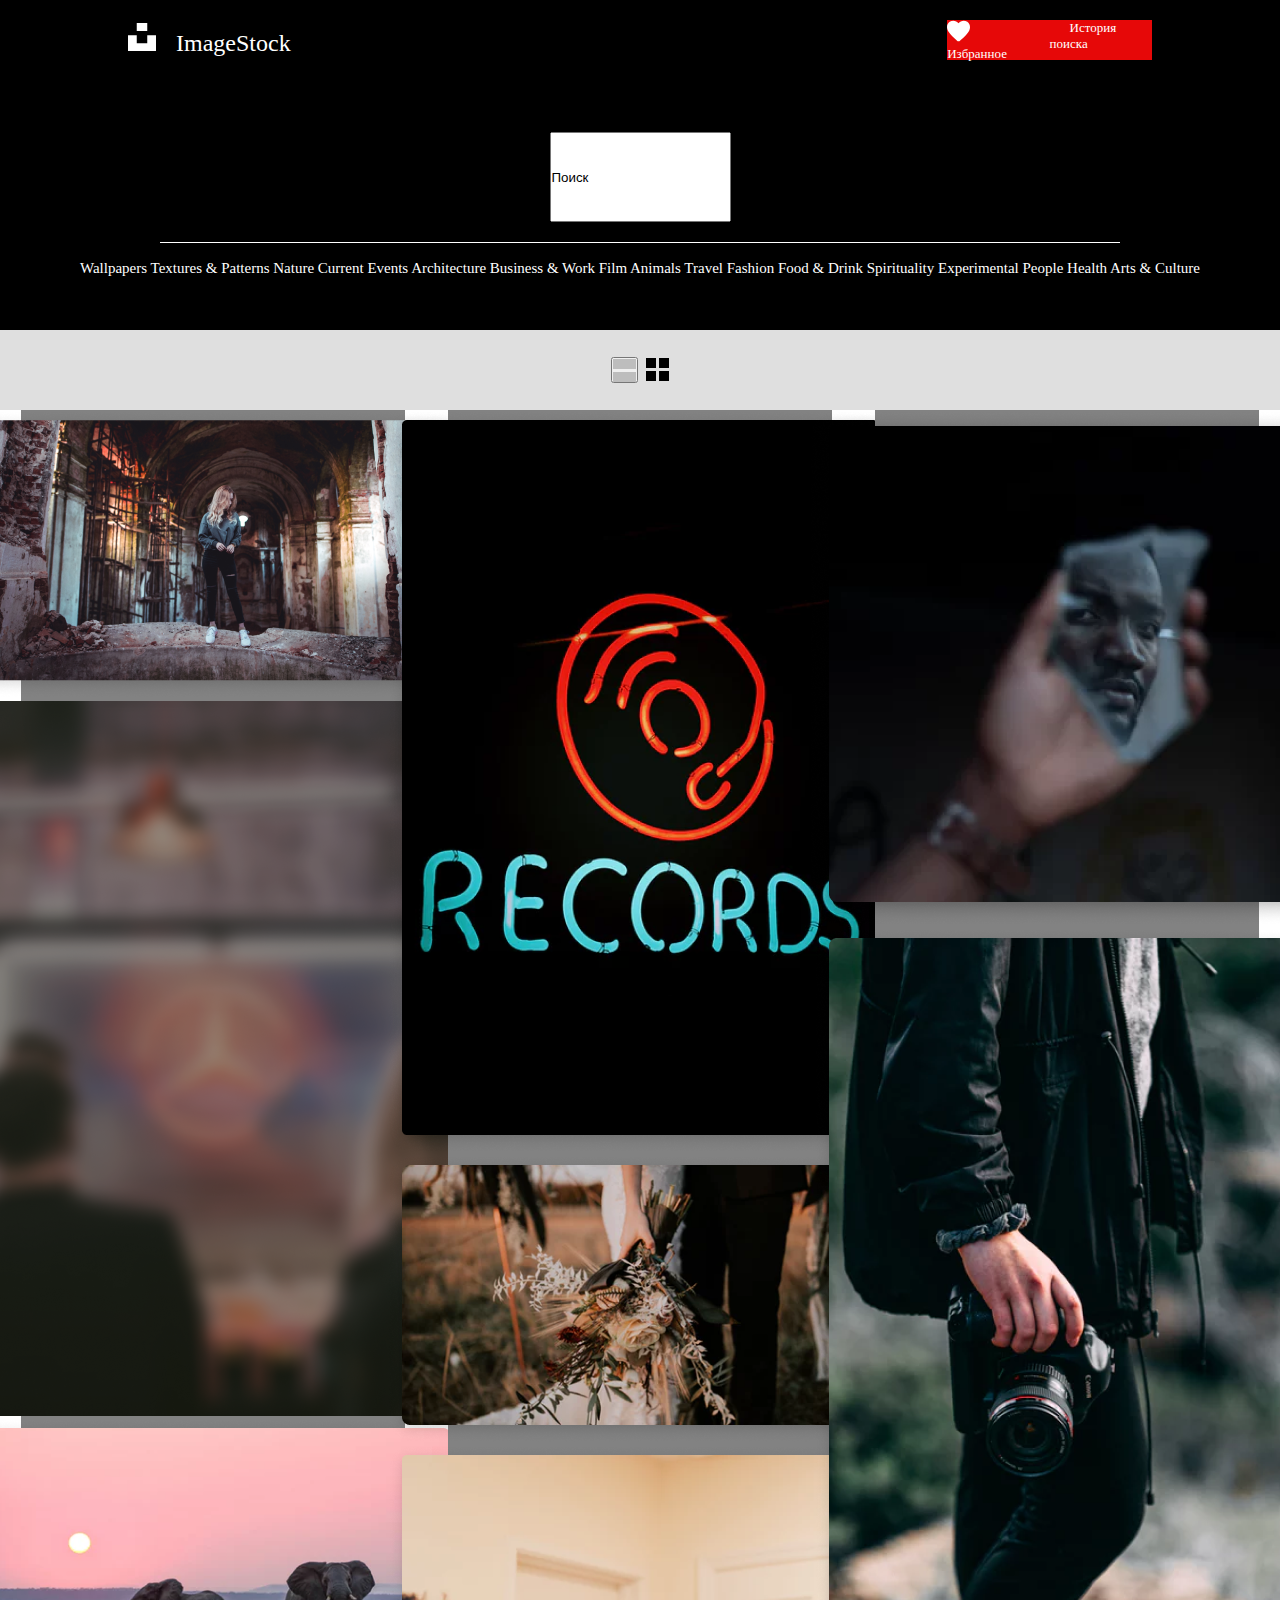
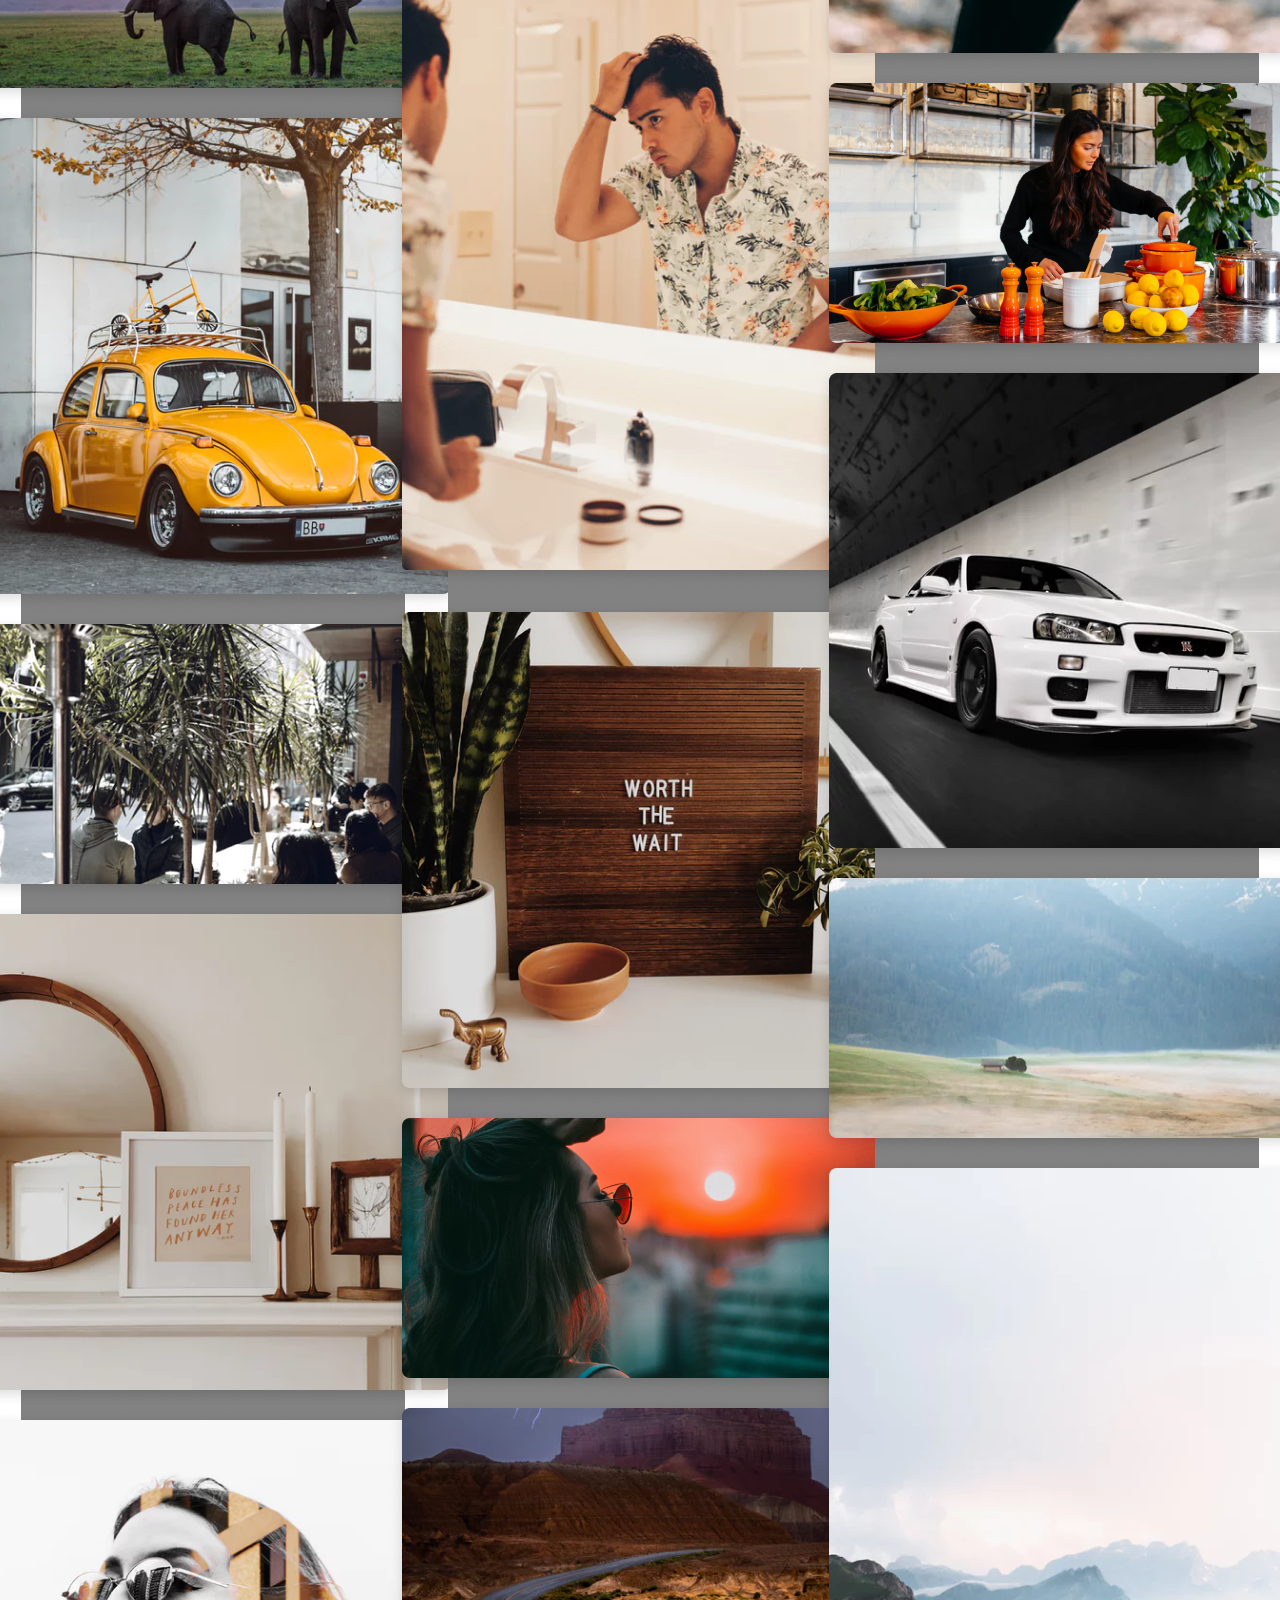
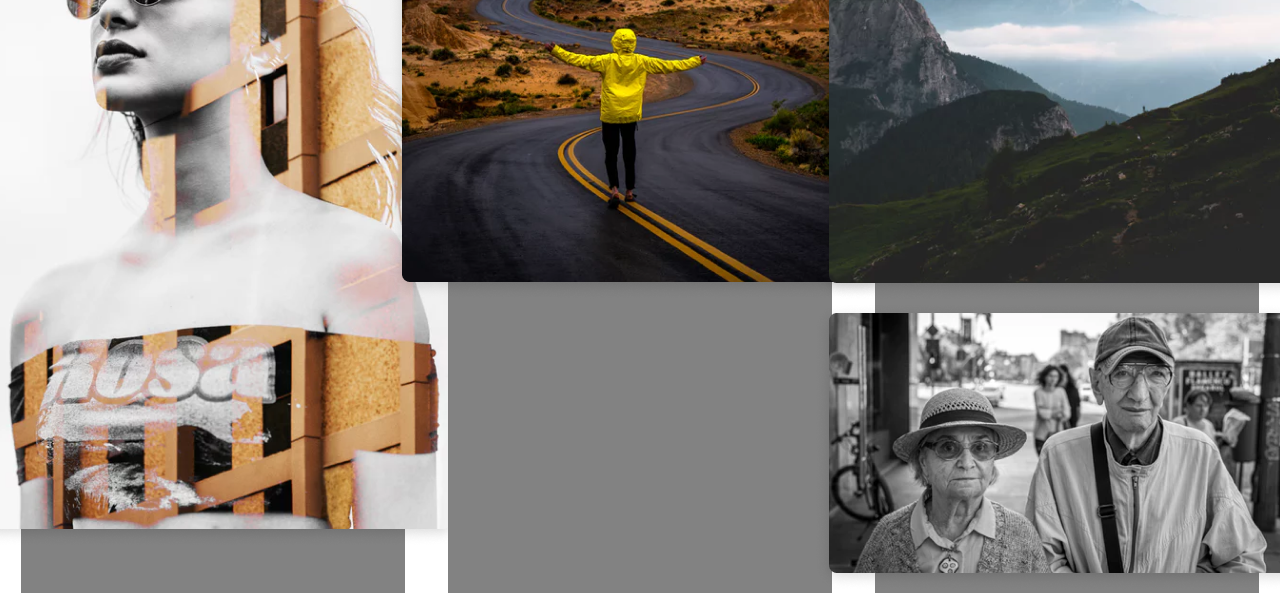
==== index.html @ bb0fcee0 "first commit" ====
<!DOCTYPE html>
<html lang="en">
  <head>
    <meta charset="UTF-8" />
    <meta http-equiv="X-UA-Compatible" content="IE=edge" />
    <meta name="viewport" content="width=device-width, initial-scale=1.0" />
    <title>Document</title>
    <link rel="stylesheet" href="style/style.css" />
    <link rel="stylesheet" href="style/media.css" />

    <link
      href="https://fonts.googleapis.com/css2?family=Marcellus&display=swap"
      rel="stylesheet"
    />
  </head>
  <body>
    <header class="header">
      <div class="inner_menu">
        <a href="#"><img src="image/Vector.svg" alt="" />ImageStock</a>
        <nav class="nev_menu">
          <div class="box"><a href="#"><img src="image/favorite_24px.svg" alt="">Избранное</a></div>
          <div class="box"><a href="#"><img src="image/Shape.svg" alt="">История поиска</a></div>
        </nav>
      </div>
    </header>
    <div class="input_content">
      <div class="input_src">
      <input type="text" id="text" name="text_name" value="Поиск" style="height: 86px"/></div>
      <div class="line"></div>
      <p>
        Wallpapers Textures & Patterns Nature Current Events Architecture
        Business & Work Film Animals Travel Fashion Food & Drink Spirituality
        Experimental People Health Arts & Culture
      </p>
    </div>
<div class="main_block">
  <div class="button_one">
  <button><a href="#"><img src="image/Group 11.svg" alt=""></a></div>
  <div class="button_two"><a href="#"><img src="image/Group 10.svg" alt=""></a></button></div>
</div>

<div class="img_content">
  <div class="img_content_one">
    <a href="#"><img src="image/Rectangle.png" alt=""></a>
    <a href="#"><img src="image/Rectangle4.png" alt=""></a>
    <a href="#"><img src="image/Rectangle7.png" alt=""></a>
    <a href="#"><img src="image/Rectangle10.png" alt=""></a>
    <a href="#"><img src="image/Rectangle13.png" alt=""></a>
    <a href="#"><img src="image/Rectangle21.png" alt=""></a>
    <a href="#"><img src="image/Rectangle18.png" alt=""></a>
  </div>
  <div class="img_content_two">
    <a href="#"><img src="image/Rectangle (1).png" alt=""></a>
    <a href="#"><img src="image/Rectangle 5.png" alt=""></a>
    <a href="#"><img src="image/Rectangle8.png" alt=""></a>
    <a href="#"><img src="image/Rectangle 11.png." alt=""></a>
    <a href="#"><img src="image/Rectangle 14.png" alt=""></a>
    <a href="#"><img src="image/Rectangle 22.png" alt=""></a>
    <a href="#"><img src="image/Rectangle 19.png" alt=""></a>
  </div>
  <div class="img_content_tree">
    <a href="#"><img src="image/Rectangle (2).png" alt=""></a>
    <a href="#"><img src="image/Rectangle 6.png" alt=""></a>
    <a href="#"><img src="image/Rectangle 9.png" alt=""></a>
    <a href="#"><img src="image/Rectangle 12.png" alt=""></a>
    <a href="#"><img src="image/Rectangle 15.png" alt=""></a>
    <a href="#"><img src="image/Rectangle 23.png" alt=""></a>
    <a href="#"><img src="image/Rectangle20.png" alt=""></a>
  </div>
</div>

  
  </body>
</html>
---- style/style.css ----
html, body {
  margin: 0 auto;
  padding: 0;
  font-size: 100%;
  background-color: #dfdfdf;
}

section {
  display: flex;
}

* {
  margin: 0;
  padding: 0;
}

a {
  text-decoration: none;
}

@font-face {
  font-family: "SF UI Display";
  src: local("SF UI Display");
  url: "../fonts/SFUIDisplay-Black.woff";
}
.header {
  align-items: center;
  justify-content: center;
  display: flex;
  width: 100%;
  height: auto;
  min-height: auto;
  background-color: #000000;
}

.inner_menu {
  display: flex;
  width: 80%;
  height: auto;
  min-height: auto;
  justify-content: space-between;
  align-items: center;
}
.inner_menu a {
  font-family: SF UI Display;
  font-size: 24px;
  line-height: 29px;
  color: #FFFFFF;
}
.inner_menu a img {
  margin-right: 20px;
}

.nev_menu {
  display: flex;
  width: 20%;
  height: auto;
  min-height: 80px;
  justify-content: space-between;
  align-items: center;
}

.box {
  width: 150px;
  height: 40px;
  min-height: auto;
  background-color: #e60808;
}
.box a {
  font-family: SF UI Display;
  font-size: 13px;
  line-height: 16px;
}

.input_content {
  align-items: center;
  justify-content: center;
  display: flex;
  width: 100%;
  height: auto;
  min-height: 250px;
  background-color: #000000;
  flex-direction: column;
}
.input_content p {
  font-family: SF UI Display;
  font-size: 15px;
  line-height: 20px;
  color: #FFFFFF;
  margin-top: 15px;
}

.line {
  width: 75%;
  height: 1px;
  min-height: auto;
  background-color: #FFFFFF;
  margin-top: 20px;
}

.main_block {
  align-items: center;
  justify-content: center;
  display: flex;
  width: 100%;
  height: auto;
  min-height: 80px;
}

.button_one {
  display: flex;
  width: 35px;
  height: 26px;
  min-height: auto;
}

.img_content {
  display: flex;
  width: 100%;
  height: auto;
  min-height: 2000px;
  background-color: #FFFFFF;
  justify-content: space-around;
}

.img_content_one {
  align-items: center;
  justify-content: center;
  display: flex;
  width: 30%;
  height: auto;
  min-height: 3000px;
  background-color: #828282;
  flex-direction: column;
  justify-content: flex-start;
}

.img_content_two {
  align-items: center;
  justify-content: center;
  display: flex;
  width: 30%;
  height: auto;
  min-height: 3000px;
  background-color: #828282;
  flex-direction: column;
  justify-content: flex-start;
}

.img_content_tree {
  align-items: center;
  justify-content: center;
  display: flex;
  width: 30%;
  height: auto;
  min-height: 3000px;
  background-color: #828282;
  flex-direction: column;
  justify-content: flex-start;
}

/*# sourceMappingURL=style.css.map */
---- style/media.css ----
@media (max-width: 1500px) {
  body {
      font-size: 70%;
  }
 
}
@media (max-width: 1200px) {
    body {
        font-size: 50%;
    }
  
    
  }
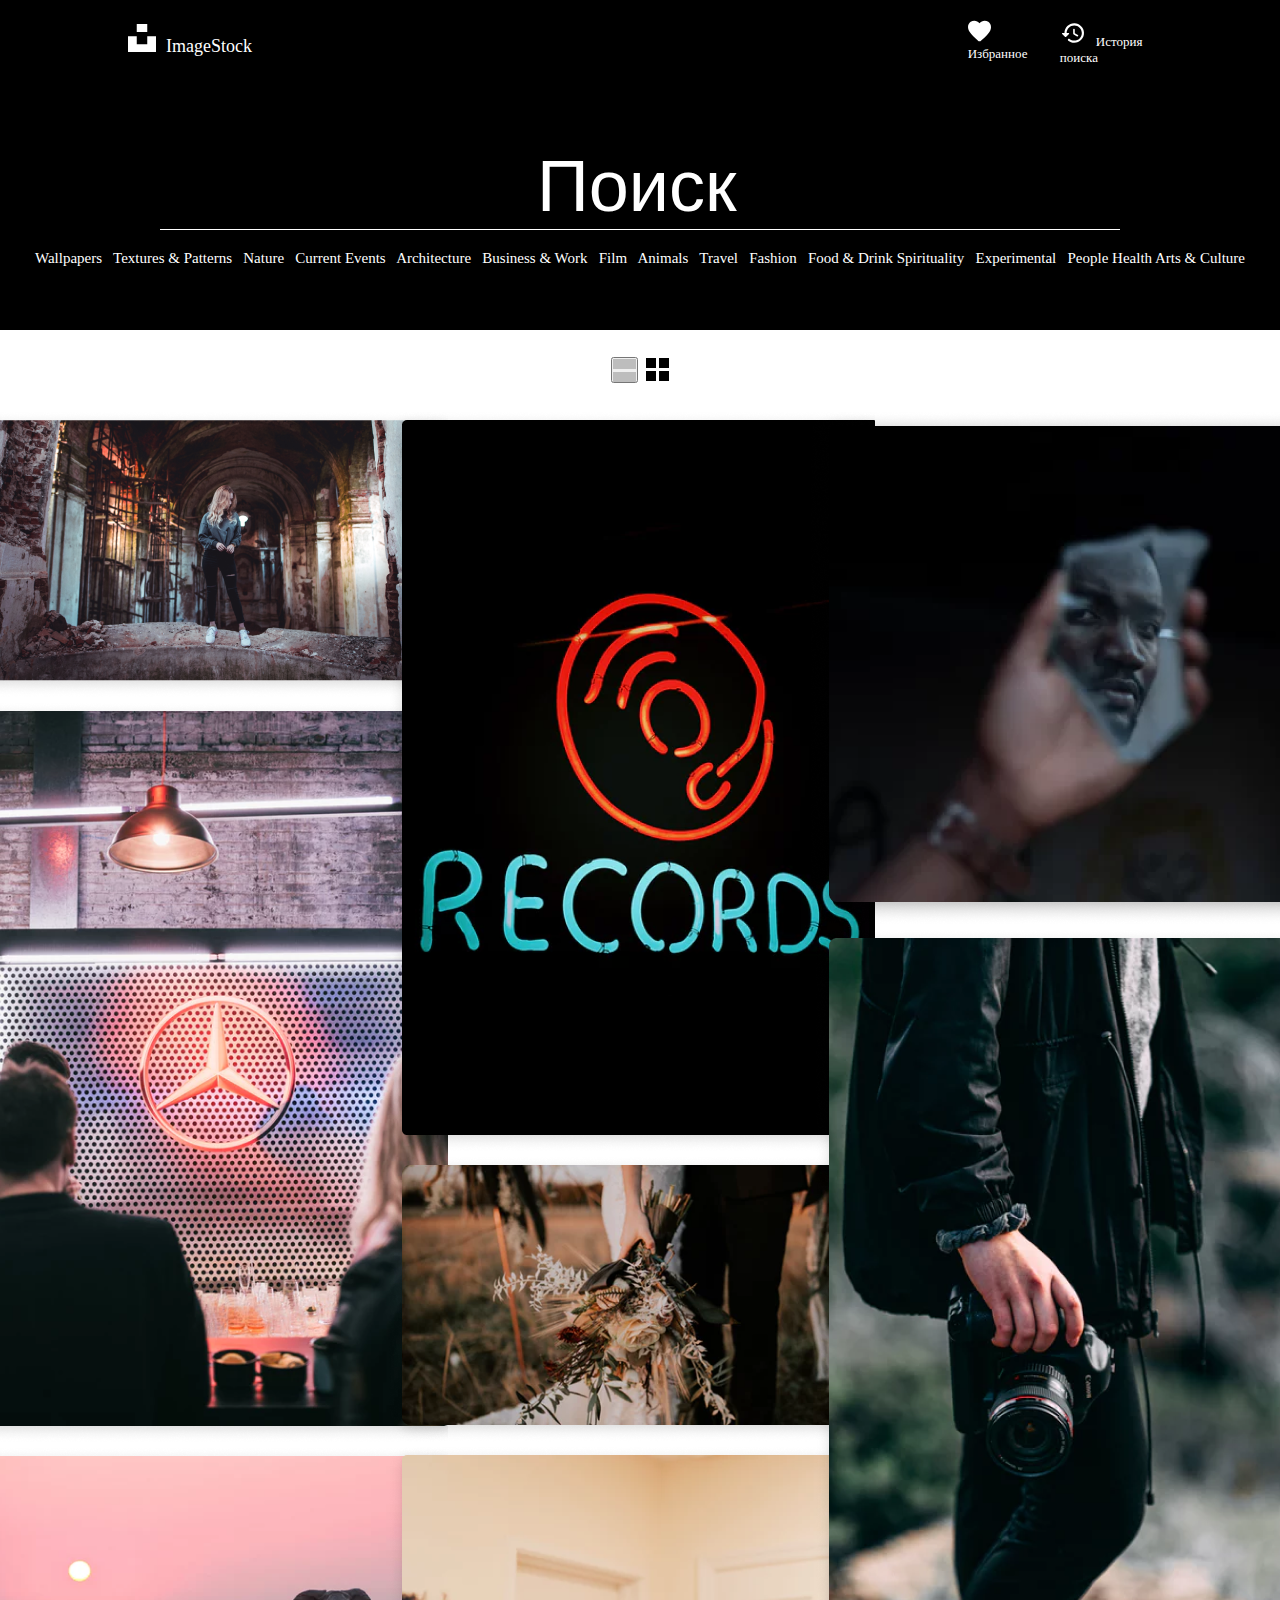
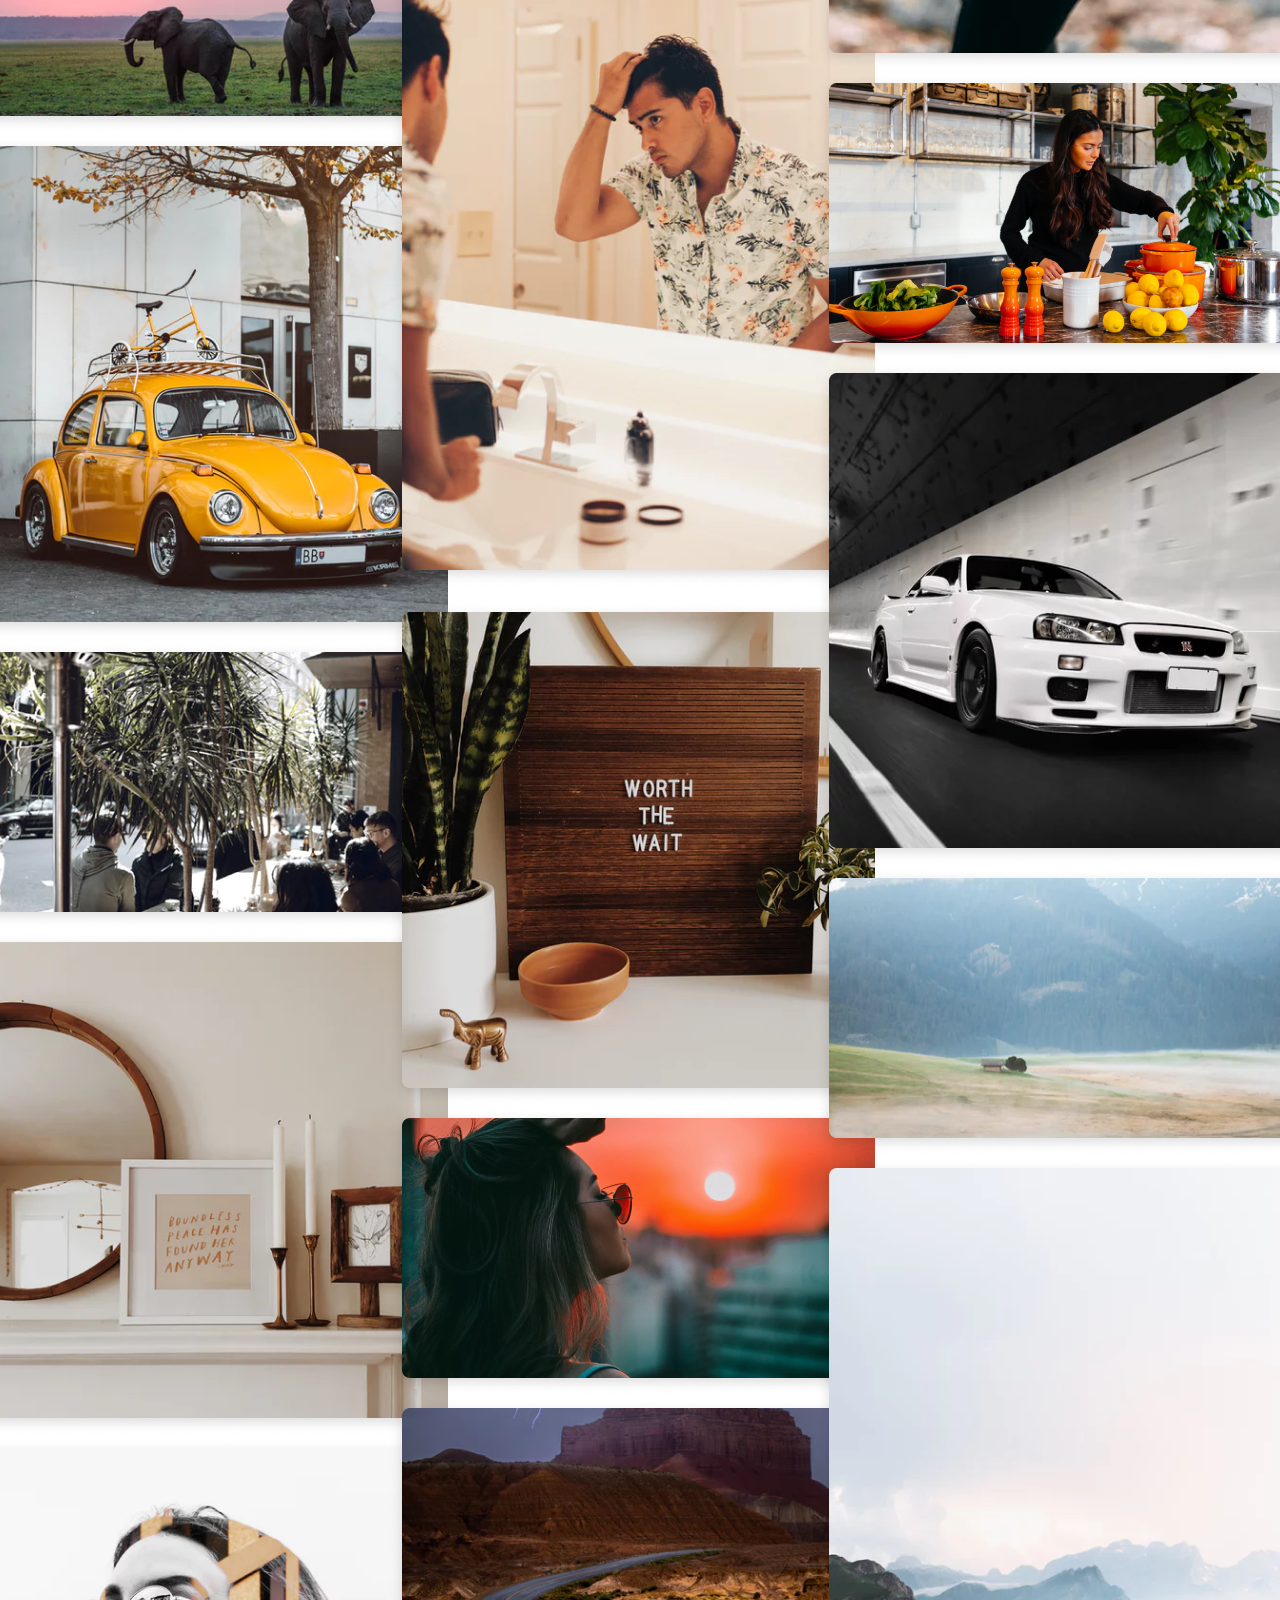
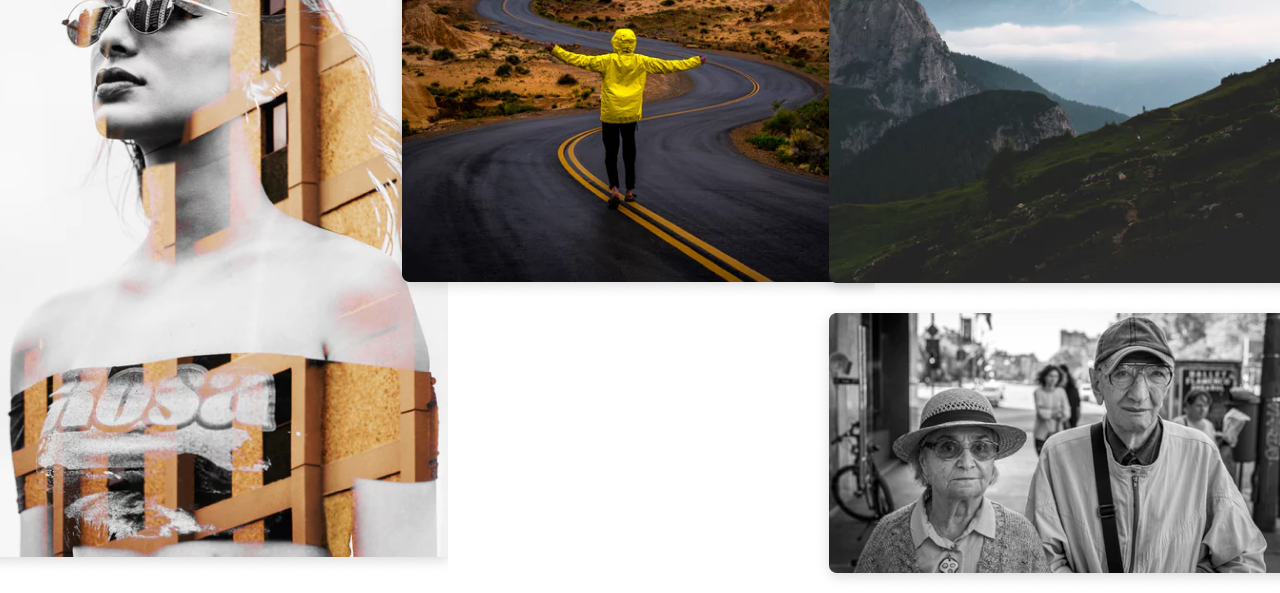
==== commit ea3a084b: "modify_one" ====
--- a/index.html
+++ b/index.html
@@ -10,27 +10,26 @@
 
     <link
       href="https://fonts.googleapis.com/css2?family=Marcellus&display=swap"
-      rel="stylesheet"
-    />
+      rel="stylesheet"/>
   </head>
   <body>
     <header class="header">
       <div class="inner_menu">
         <a href="#"><img src="image/Vector.svg" alt="" />ImageStock</a>
         <nav class="nev_menu">
-          <div class="box"><a href="#"><img src="image/favorite_24px.svg" alt="">Избранное</a></div>
-          <div class="box"><a href="#"><img src="image/Shape.svg" alt="">История поиска</a></div>
+          <div class="box"><a href="file:///C:/Users/%D0%9C%D0%B8%D1%85%D0%B0%D0%B8%D0%BB/Desktop/222/favorite.html"><img src="image/favorite_24px.svg" alt="">Избранное</a></div>
+          <div class="box"><a href="#"><img src="image/history_24px.svg" alt="">История поиска</a></div>
         </nav>
       </div>
     </header>
     <div class="input_content">
       <div class="input_src">
-      <input type="text" id="text" name="text_name" value="Поиск" style="height: 86px"/></div>
+      <input type="text" id="text" name="text_name" value="Поиск"/></div>
       <div class="line"></div>
       <p>
-        Wallpapers Textures & Patterns Nature Current Events Architecture
-        Business & Work Film Animals Travel Fashion Food & Drink Spirituality
-        Experimental People Health Arts & Culture
+        Wallpapers &nbsp Textures & Patterns &nbsp Nature &nbsp Current Events &nbsp Architecture &nbsp
+        Business & Work &nbsp Film &nbsp Animals &nbsp Travel &nbsp Fashion &nbsp Food & Drink Spirituality &nbsp
+        Experimental &nbsp People Health Arts & Culture
       </p>
     </div>
 <div class="main_block">
@@ -42,7 +41,7 @@
 <div class="img_content">
   <div class="img_content_one">
     <a href="#"><img src="image/Rectangle.png" alt=""></a>
-    <a href="#"><img src="image/Rectangle4.png" alt=""></a>
+    <a href="#"><img src="image/Rectangle30.png" alt=""></a>
     <a href="#"><img src="image/Rectangle7.png" alt=""></a>
     <a href="#"><img src="image/Rectangle10.png" alt=""></a>
     <a href="#"><img src="image/Rectangle13.png" alt=""></a>
--- a/style/style.css
+++ b/style/style.css
@@ -42,18 +42,20 @@
   align-items: center;
 }
 .inner_menu a {
-  font-family: SF UI Display;
-  font-size: 24px;
-  line-height: 29px;
-  color: #FFFFFF;
+  font-size: 18px;
+  color: white;
+  font-weight: inherit;
+  line-height: initial;
+  text-transform: inherit;
+  letter-spacing: auto;
 }
 .inner_menu a img {
-  margin-right: 20px;
+  margin-right: 10px;
 }
 
 .nev_menu {
   display: flex;
-  width: 20%;
+  width: 18%;
   height: auto;
   min-height: 80px;
   justify-content: space-between;
@@ -64,12 +66,15 @@
   width: 150px;
   height: 40px;
   min-height: auto;
-  background-color: #e60808;
+  background-color: #000000;
 }
 .box a {
-  font-family: SF UI Display;
   font-size: 13px;
-  line-height: 16px;
+  color: white;
+  font-weight: inherit;
+  line-height: initial;
+  text-transform: inherit;
+  letter-spacing: auto;
 }
 
 .input_content {
@@ -83,11 +88,33 @@
   flex-direction: column;
 }
 .input_content p {
-  font-family: SF UI Display;
   font-size: 15px;
-  line-height: 20px;
-  color: #FFFFFF;
-  margin-top: 15px;
+  color: white;
+  font-weight: inherit;
+  line-height: initial;
+  text-transform: inherit;
+  letter-spacing: auto;
+  margin-top: 20px;
+}
+
+input {
+  border: none;
+  outline: none;
+  cursor: pointer;
+  box-sizing: border-box;
+  align-items: center;
+  justify-content: center;
+  display: flex;
+  width: 206px;
+  height: 86px;
+  min-height: auto;
+  background-color: #000000;
+  font-size: 72px;
+  color: white;
+  font-weight: inherit;
+  line-height: initial;
+  text-transform: inherit;
+  letter-spacing: auto;
 }
 
 .line {
@@ -95,7 +122,6 @@
   height: 1px;
   min-height: auto;
   background-color: #FFFFFF;
-  margin-top: 20px;
 }
 
 .main_block {
@@ -105,6 +131,7 @@
   width: 100%;
   height: auto;
   min-height: 80px;
+  background-color: #FFFFFF;
 }
 
 .button_one {
@@ -118,7 +145,7 @@
   display: flex;
   width: 100%;
   height: auto;
-  min-height: 2000px;
+  min-height: auto;
   background-color: #FFFFFF;
   justify-content: space-around;
 }
@@ -129,8 +156,8 @@
   display: flex;
   width: 30%;
   height: auto;
-  min-height: 3000px;
-  background-color: #828282;
+  min-height: auto;
+  background-color: #FFFFFF;
   flex-direction: column;
   justify-content: flex-start;
 }
@@ -141,8 +168,8 @@
   display: flex;
   width: 30%;
   height: auto;
-  min-height: 3000px;
-  background-color: #828282;
+  min-height: auto;
+  background-color: #FFFFFF;
   flex-direction: column;
   justify-content: flex-start;
 }
@@ -153,8 +180,8 @@
   display: flex;
   width: 30%;
   height: auto;
-  min-height: 3000px;
-  background-color: #828282;
+  min-height: auto;
+  background-color: #FFFFFF;
   flex-direction: column;
   justify-content: flex-start;
 }
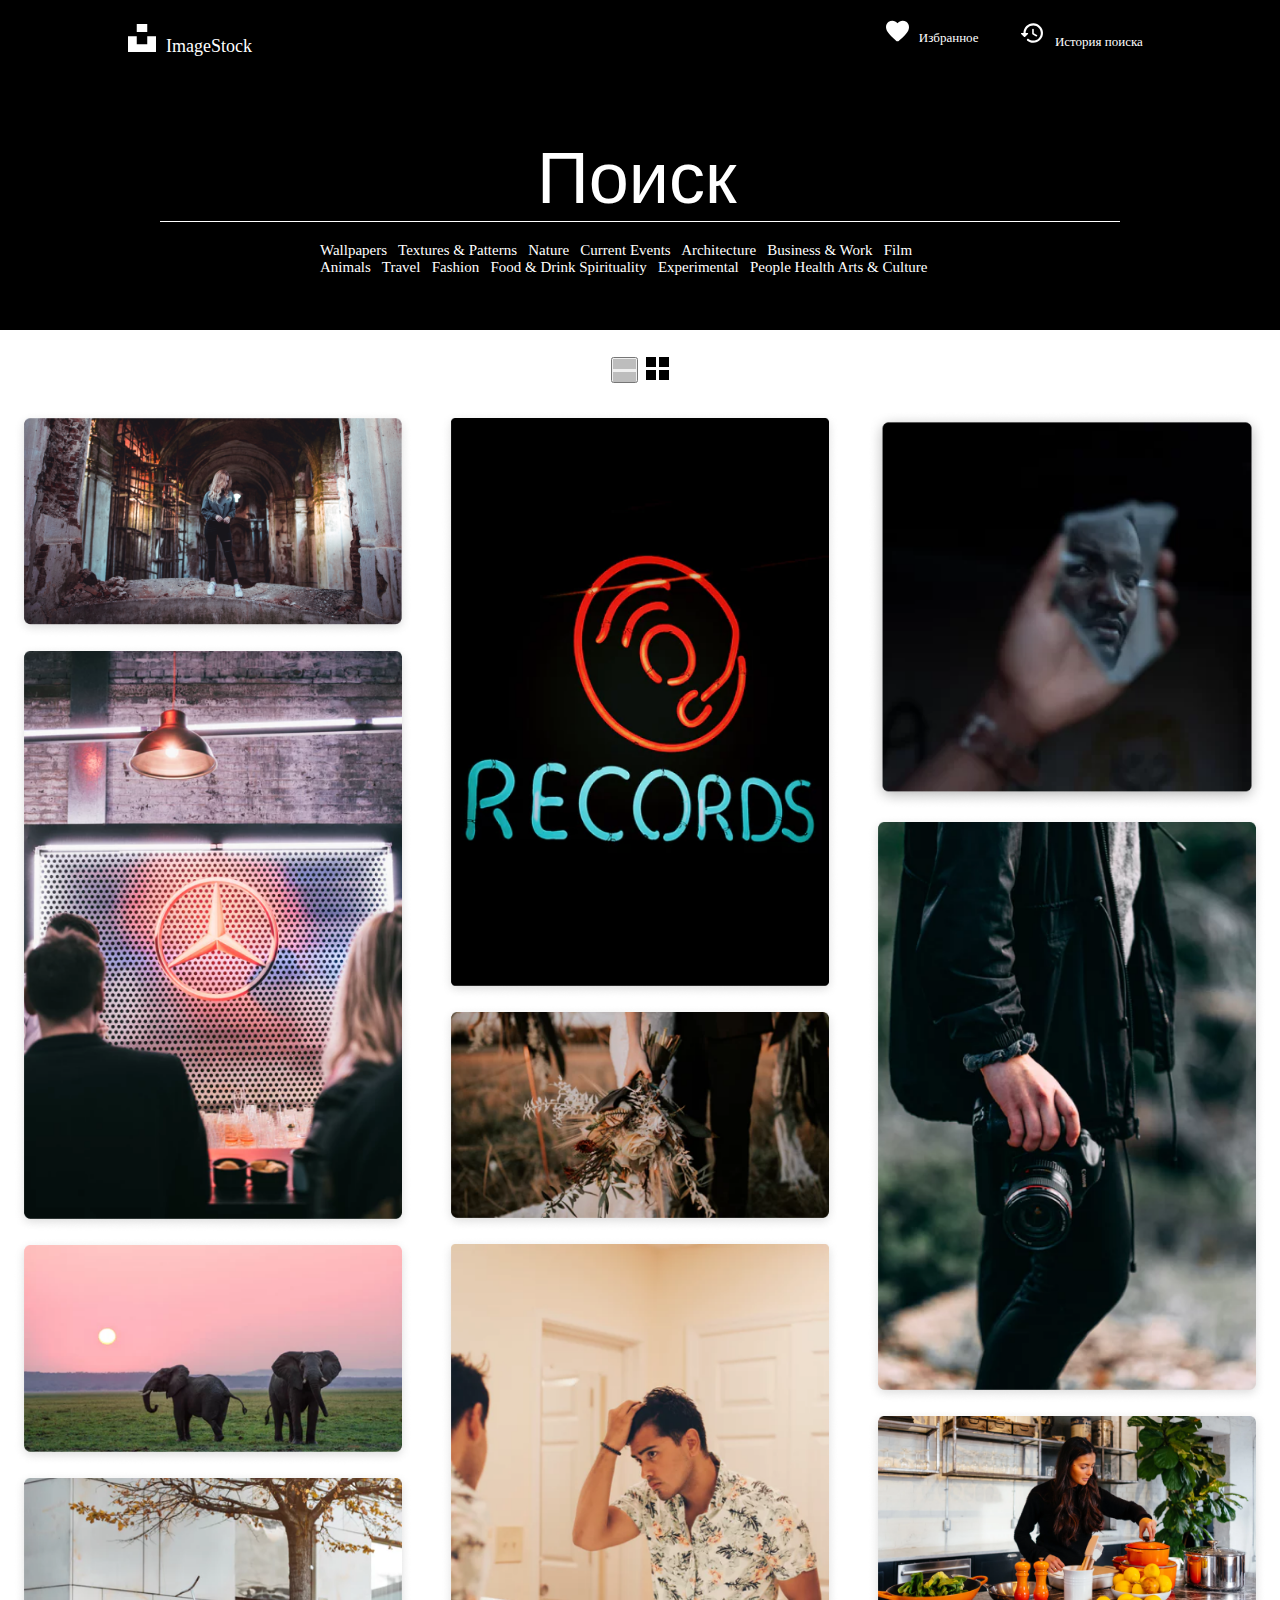
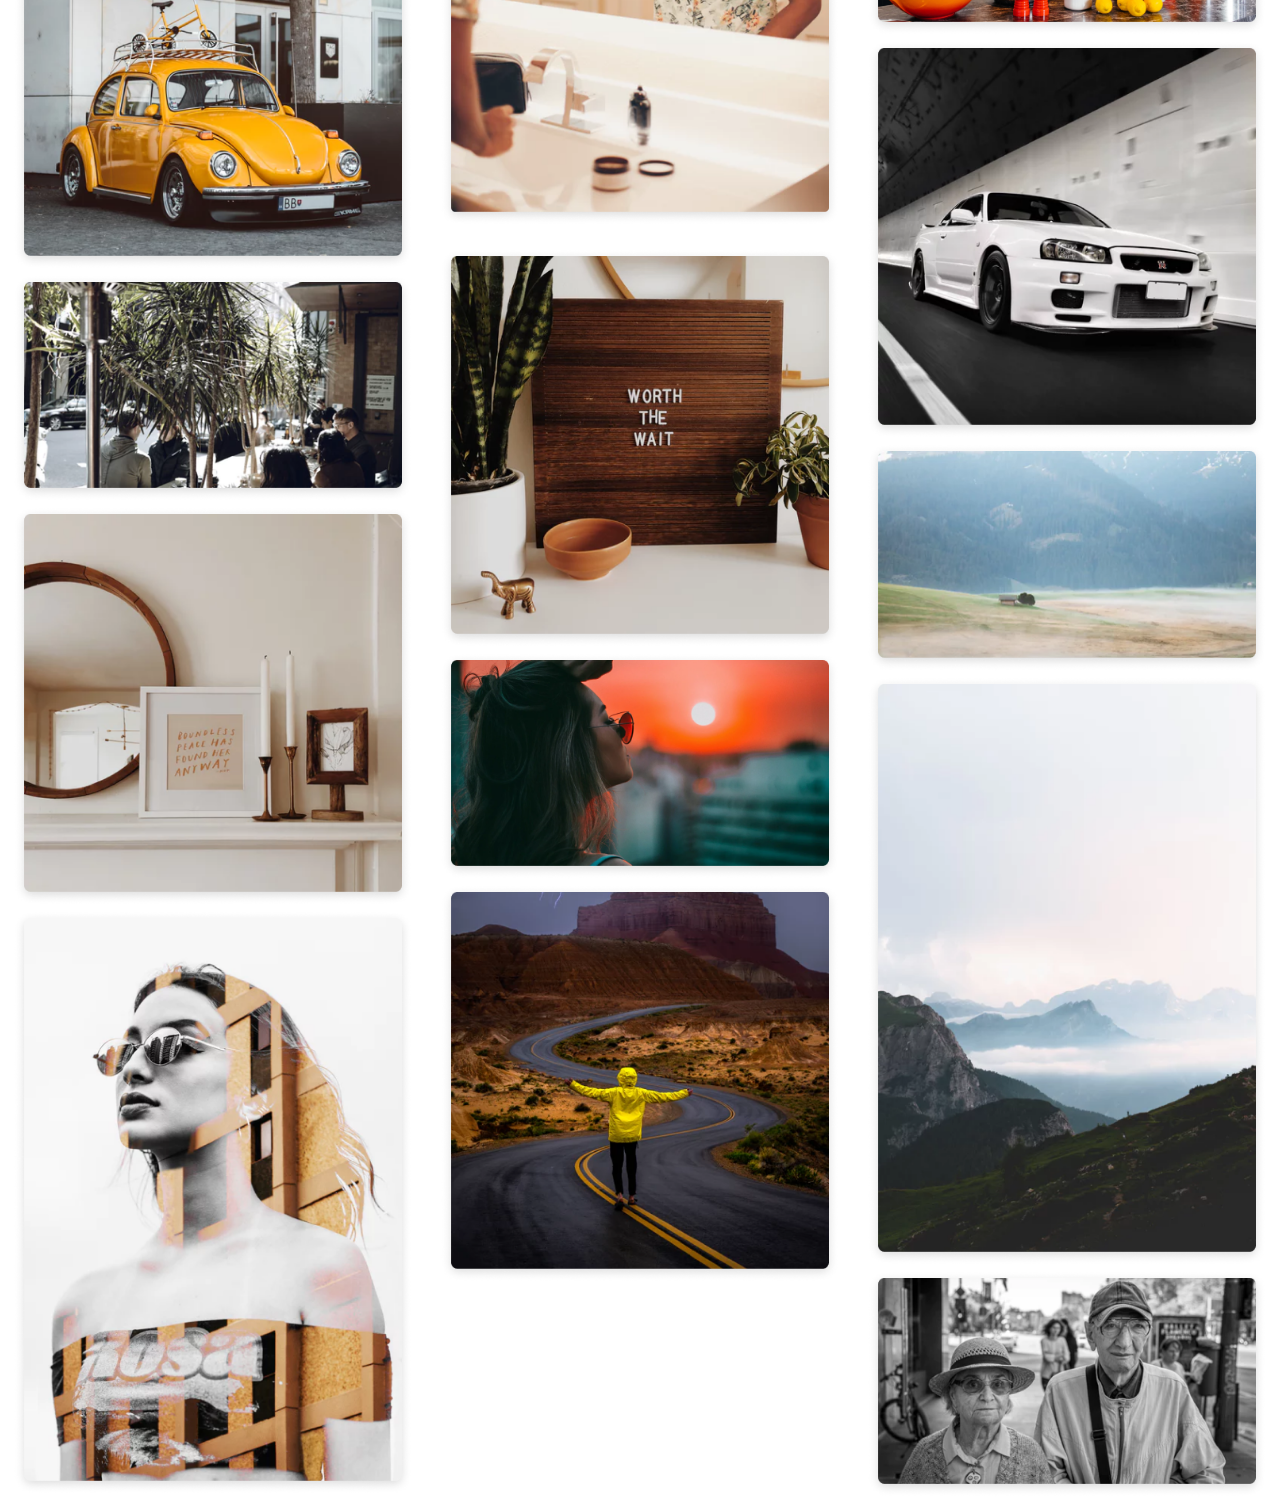
==== commit 6d823a11: "modify_eight" ====
--- a/index.html
+++ b/index.html
@@ -17,8 +17,8 @@
       <div class="inner_menu">
         <a href="#"><img src="image/Vector.svg" alt="" />ImageStock</a>
         <nav class="nev_menu">
-          <div class="box"><a href="file:///C:/Users/%D0%9C%D0%B8%D1%85%D0%B0%D0%B8%D0%BB/Desktop/222/favorite.html"><img src="image/favorite_24px.svg" alt="">Избранное</a></div>
-          <div class="box"><a href="#"><img src="image/history_24px.svg" alt="">История поиска</a></div>
+          <div class="box"><a href="222/favorite.html"><img src="image/favorite_24px.svg" alt=""><span>Избранное</span></a></div>
+          <div class="box"><a href="333/history.html#"><img src="image/history_24px.svg" alt=""><span>История поиска</span></a></div>
         </nav>
       </div>
     </header>
@@ -52,7 +52,7 @@
     <a href="#"><img src="image/Rectangle (1).png" alt=""></a>
     <a href="#"><img src="image/Rectangle 5.png" alt=""></a>
     <a href="#"><img src="image/Rectangle8.png" alt=""></a>
-    <a href="#"><img src="image/Rectangle 11.png." alt=""></a>
+    <a href="#"><img src="image/Rectangle 22.png." alt=""></a>
     <a href="#"><img src="image/Rectangle 14.png" alt=""></a>
     <a href="#"><img src="image/Rectangle 22.png" alt=""></a>
     <a href="#"><img src="image/Rectangle 19.png" alt=""></a>
--- a/style/style.css
+++ b/style/style.css
@@ -55,7 +55,7 @@
 
 .nev_menu {
   display: flex;
-  width: 18%;
+  width: 20%;
   height: auto;
   min-height: 80px;
   justify-content: space-between;
@@ -63,7 +63,7 @@
 }
 
 .box {
-  width: 150px;
+  width: 180px;
   height: 40px;
   min-height: auto;
   background-color: #000000;
--- a/style/media.css
+++ b/style/media.css
@@ -1,13 +1,191 @@
-@media (max-width: 1500px) {
-  body {
-      font-size: 70%;
-  }
- 
+@media screen and (max-width: 1450px) {
+  .nev_menu { 
+    width: 26%;
+   }     
+.input_content {
+  width: 100%;
 }
-@media (max-width: 1200px) {
-    body {
-        font-size: 50%;
-    }
-  
-    
-  }
+.input_content p {
+  width: 640px;
+}
+.img_content_one img {
+  width: 400px;
+  height: auto;
+}
+.img_content_two img {
+  width: 400px;
+  height: auto;
+}
+.img_content_tree img {
+  width: 400px;
+  height: auto;
+}
+}
+
+@media screen and (max-width: 1191px) {
+  .nev_menu { 
+    width: 20%;
+   }
+span {
+  display: none;
+}
+.input_content {
+  width: 100%;
+}
+.input_content p {
+  width: 640px;
+}
+.img_content_one img {
+  width: 330px;
+  height: auto;
+}
+.img_content_two img {
+  width: 330px;
+  height: auto;
+}
+.img_content_tree img {
+  width: 330px;
+  height: auto;
+}
+}
+
+@media screen and (max-width: 970px) {
+  .nev_menu { 
+    width: 20%;
+   }
+span {
+  display: none;
+}
+.input_content {
+  width: 100%;
+}
+.input_content p {
+  width: 640px;
+}
+.img_content_one img {
+  width: 280px;
+  height: auto;
+}
+.img_content_two img {
+  width: 280px;
+  height: auto;
+}
+.img_content_tree img {
+  width: 280px;
+  height: auto;
+}
+}
+
+@media screen and (max-width: 970px) {
+  .nev_menu { 
+    width: 20%;
+   }
+span {
+  display: none;
+}
+.input_content {
+  width: 100%;
+}
+.input_content p {
+  width: 640px;
+}
+.img_content_one img {
+  width: 215px;
+  height: auto;
+}
+.img_content_two img {
+  width: 215px;
+  height: auto;
+}
+.img_content_tree img {
+  width: 215px;
+  height: auto;
+}
+}
+
+@media screen and (max-width: 970px) {
+  .nev_menu { 
+    width: 20%;
+   }
+span {
+  display: none;
+}
+.input_content {
+  width: 100%;
+}
+.input_content p {
+  width: 640px;
+}
+.img_content_one img {
+  width: 215px;
+  height: auto;
+}
+.img_content_two img {
+  width: 215px;
+  height: auto;
+}
+.img_content_tree img {
+  width: 215px;
+  height: auto;
+}
+}
+
+@media screen and (max-width: 660px) {
+  .nev_menu { 
+    width: 20%;
+   }
+span {
+  display: none;
+}
+
+.input_content {
+  width: 100%;
+}
+.input_content p {
+  width: 445px;
+}
+.img_content_one img {
+  width: 165px;
+  height: auto;
+}
+.img_content_two img {
+  width: 165px;
+  height: auto;
+}
+.img_content_tree img {
+  width: 165px;
+  height: auto;
+}
+}
+
+@media screen and (max-width: 480px) {
+  .nev_menu { 
+    width: 20%;
+   }
+span {
+  display: none;
+}
+.input_content {
+  width: 100%;
+}
+.input_content p {
+  width: 445px;
+  display: none;
+}
+.img_content {
+  display: inline-block;
+  width: 100%;
+}
+.img_content_one img {
+  width: 330%;
+  height: auto; 
+}
+.img_content_two img {
+  width: 330%;
+  height: auto; 
+}
+.img_content_tree img {
+  width: 330%;
+  height: auto;
+}
+}
